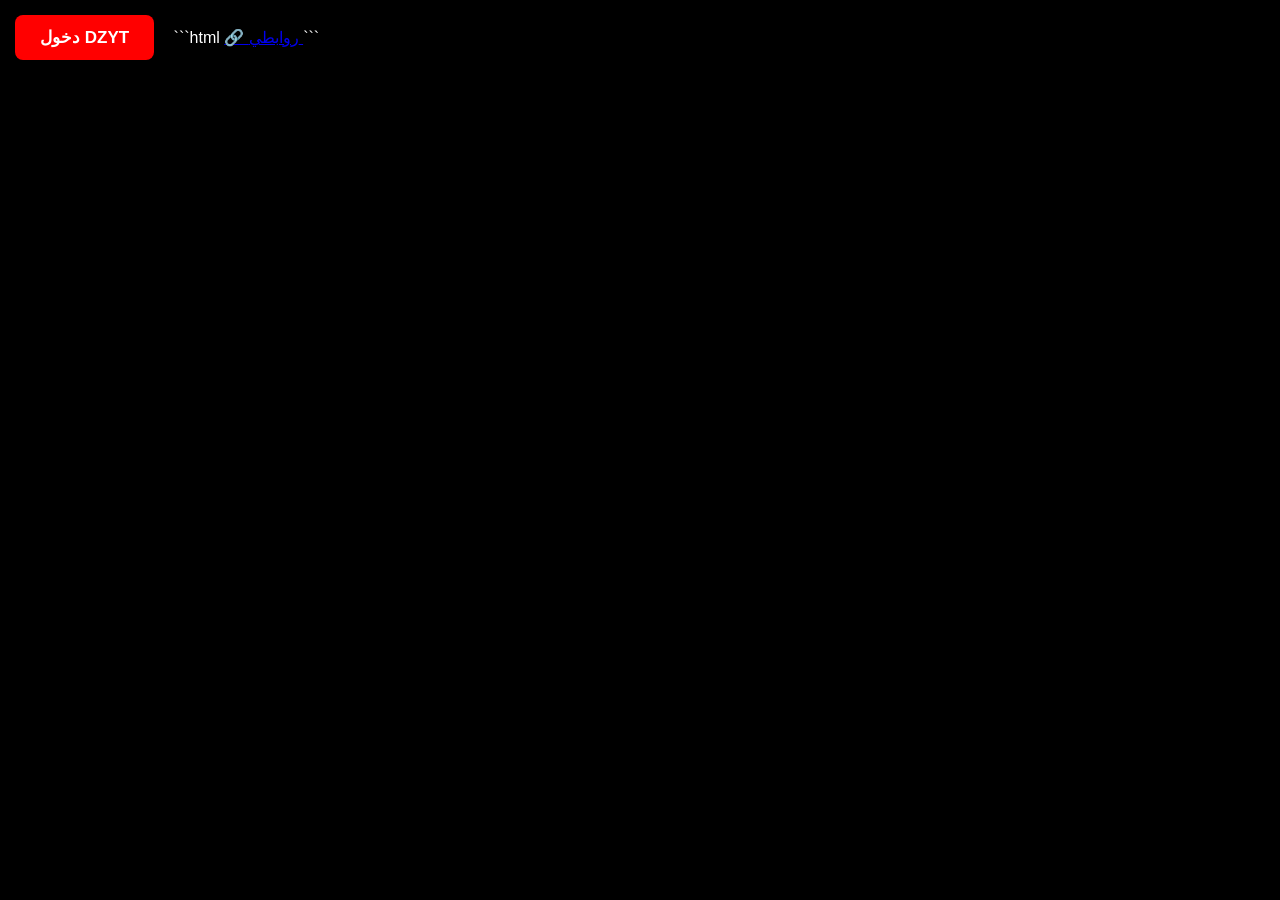
==== index.html @ 910af487 "Add home button link to links.html Added a link to 'links.html' with the class 'home-button'." ====
<!DOCTYPE html>
<html lang="ar">
<head>
    <meta charset="UTF-8">
    <meta name="viewport" content="width=device-width, initial-scale=1.0">
    <title>
      WELECOM TO ZYROTHX  ZYROTHX MC </title>

    <link rel="stylesheet" href="style.css">
</head>
<body>

    <a href="DZYT.html" class="dzyt-button">دخول DZYT</a>

</body>
</html>
    </button>
  </a>

</div>
```html
<a href="links.html" class="home-button">
    🔗 روابطي
</a>
```
---- style.css ----
* {
    margin: 0;
    padding: 0;
    box-sizing: border-box;
    font-family: Arial, sans-serif;
}

body {
    background: #000000;
    color: white;
}

/* الهيدر */
header {
    background: #080808;
    padding: 20px;
    display: flex;
    justify-content: center;
    align-items: center;
    box-shadow: 0 5px 15px rgba(255, 0, 0, 0.15);
}

.logo {
    font-size: 35px;
    font-weight: bold;
    color: #ff0000;
}

/* الأزرار */
button,
.dzyt-button {
    margin: 15px;
    padding: 12px 25px;
    border: none;
    border-radius: 8px;
    background: #ff0000;
    color: white;
    font-size: 17px;
    font-weight: bold;
    cursor: pointer;
    transition: 0.3s;
    text-decoration: none;
    display: inline-block;
}

/* عند تمرير الماوس */
button:hover,
.dzyt-button:hover {
    background: #cc0000;
    transform: scale(1.05);
    box-shadow: 0 0 15px rgba(255, 0, 0, 0.5);
}

/* محتوى الصفحة */
.videos {
    max-width: 1200px;
    margin: auto;
    padding: 40px;
    display: grid;
    grid-template-columns: repeat(auto-fit, minmax(320px, 1fr));
    gap: 30px;
}

/* البطاقات */
.video {
    background: #0d0d0d;
    border: 1px solid #1f1f1f;
    border-radius: 15px;
    overflow: hidden;
    transition: 0.3s;
}

.video:hover {
    transform: translateY(-8px);
    border-color: #ff0000;
    box-shadow: 0 0 20px rgba(255, 0, 0, 0.2);
}

.video img {
    width: 100%;
    display: block;
}

.video h2 {
    padding: 15px;
    font-size: 22px;
}

.video p {
    padding: 0 15px 15px;
    color: #b3b3b3;
}
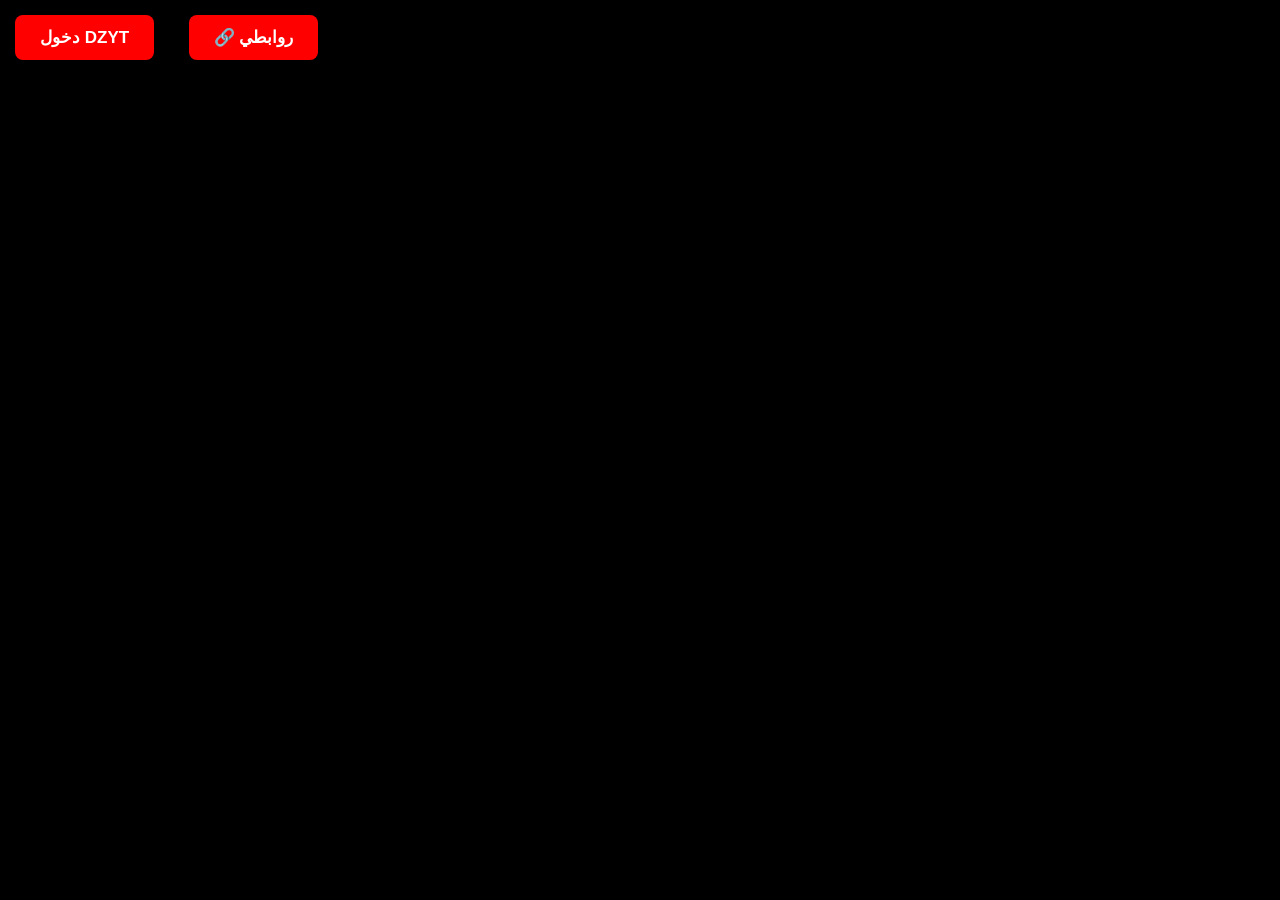
==== commit 4a16e130: "Update index.html" ====
--- a/index.html
+++ b/index.html
@@ -3,23 +3,19 @@
 <head>
     <meta charset="UTF-8">
     <meta name="viewport" content="width=device-width, initial-scale=1.0">
-    <title>
-      WELECOM TO ZYROTHX  ZYROTHX MC </title>
+    <title>WELCOME TO ZYROTHX MC</title>
 
     <link rel="stylesheet" href="style.css">
 </head>
 <body>
 
-    <a href="DZYT.html" class="dzyt-button">دخول DZYT</a>
+    <a href="DZYT.html" class="dzyt-button">
+        دخول DZYT
+    </a>
+
+    <a href="links.html" class="dzyt-button">
+        🔗 روابطي
+    </a>
 
 </body>
 </html>
-    </button>
-  </a>
-
-</div>
-```html
-<a href="links.html" class="home-button">
-    🔗 روابطي
-</a>
-```
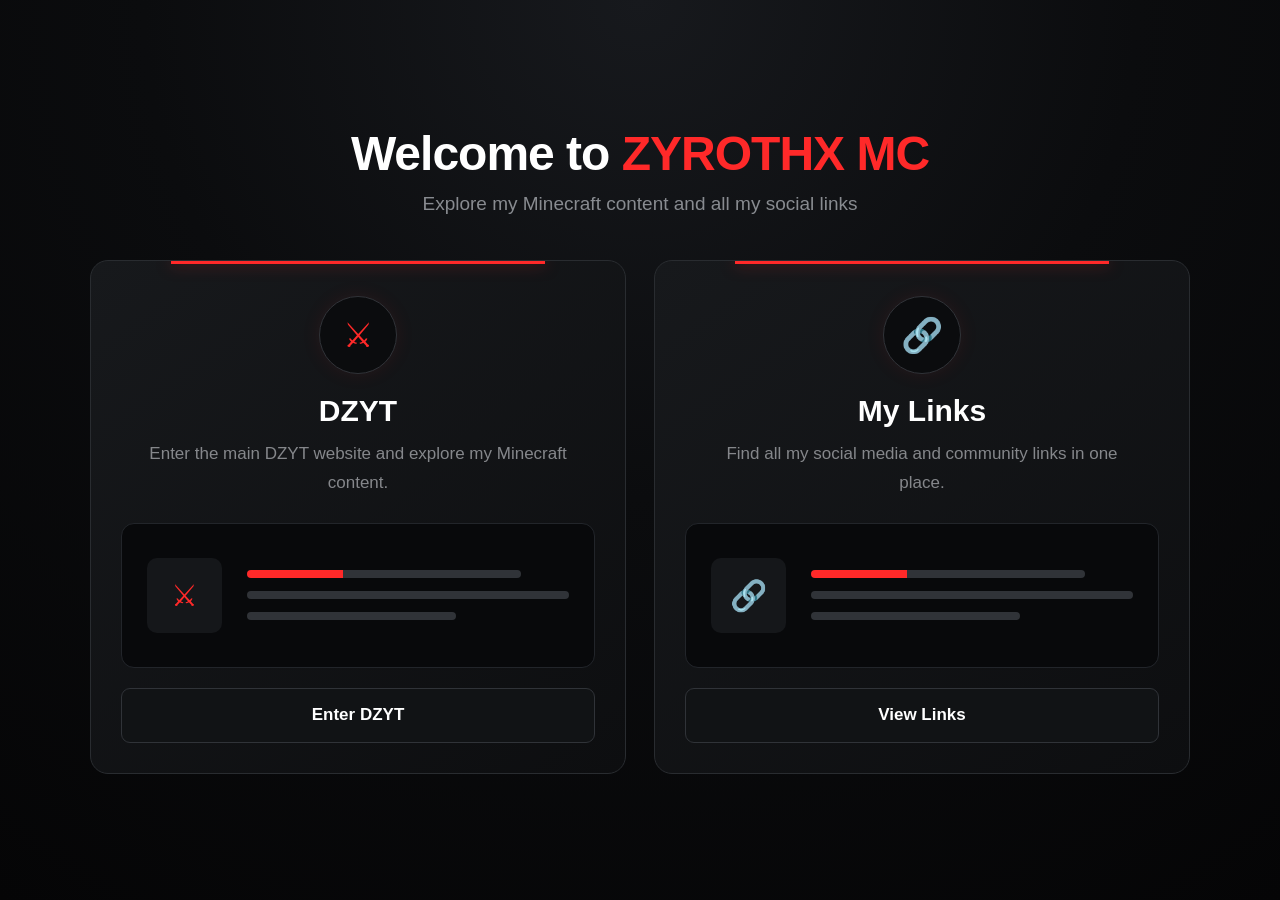
==== commit 8a95c1de: "Revamp index.html with new layout and content Updated the HTML structure and content for the homepag" ====
--- a/index.html
+++ b/index.html
@@ -1,21 +1,103 @@
 <!DOCTYPE html>
-<html lang="ar">
+<html lang="en">
 <head>
     <meta charset="UTF-8">
     <meta name="viewport" content="width=device-width, initial-scale=1.0">
-    <title>WELCOME TO ZYROTHX MC</title>
+
+    <title>ZYROTHX MC</title>
 
     <link rel="stylesheet" href="style.css">
 </head>
+
 <body>
 
-    <a href="DZYT.html" class="dzyt-button">
-        دخول DZYT
-    </a>
+    <main class="container">
 
-    <a href="links.html" class="dzyt-button">
-        🔗 روابطي
-    </a>
+        <h1 class="main-title">
+            Welcome to <span>ZYROTHX MC</span>
+        </h1>
+
+        <p class="subtitle">
+            Explore my Minecraft content and all my social links
+        </p>
+
+
+        <div class="cards">
+
+            <!-- DZYT Card -->
+            <a href="DZYT.html" class="card">
+
+                <div class="icon">
+                    ⚔
+                </div>
+
+                <h2>
+                    DZYT
+                </h2>
+
+                <p>
+                    Enter the main DZYT website and explore my Minecraft content.
+                </p>
+
+                <div class="card-preview">
+
+                    <div class="preview-icon">
+                        ⚔
+                    </div>
+
+                    <div class="preview-lines">
+                        <span></span>
+                        <span></span>
+                        <span></span>
+                    </div>
+
+                </div>
+
+                <div class="card-button">
+                    Enter DZYT
+                </div>
+
+            </a>
+
+
+            <!-- Links Card -->
+            <a href="links.html" class="card">
+
+                <div class="icon">
+                    🔗
+                </div>
+
+                <h2>
+                    My Links
+                </h2>
+
+                <p>
+                    Find all my social media and community links in one place.
+                </p>
+
+                <div class="card-preview">
+
+                    <div class="preview-icon">
+                        🔗
+                    </div>
+
+                    <div class="preview-lines">
+                        <span></span>
+                        <span></span>
+                        <span></span>
+                    </div>
+
+                </div>
+
+                <div class="card-button">
+                    View Links
+                </div>
+
+            </a>
+
+        </div>
+
+    </main>
 
 </body>
 </html>
--- a/style.css
+++ b/style.css
@@ -5,88 +5,354 @@
     font-family: Arial, sans-serif;
 }
 
+
+/* Page */
+
 body {
-    background: #000000;
+    min-height: 100vh;
+
+    background:
+        radial-gradient(
+            circle at top,
+            #17191d 0%,
+            #0b0c0e 45%,
+            #050506 100%
+        );
+
     color: white;
-}
-
-/* الهيدر */
-header {
-    background: #080808;
-    padding: 20px;
+
     display: flex;
     justify-content: center;
     align-items: center;
-    box-shadow: 0 5px 15px rgba(255, 0, 0, 0.15);
-}
-
-.logo {
-    font-size: 35px;
+
+    padding: 50px 25px;
+}
+
+
+/* Main Container */
+
+.container {
+    width: 100%;
+    max-width: 1100px;
+
+    text-align: center;
+}
+
+
+/* Main Title */
+
+.main-title {
+    font-size: 48px;
+    font-weight: 800;
+
+    margin-bottom: 12px;
+
+    letter-spacing: -1px;
+}
+
+.main-title span {
+    color: #ff2929;
+}
+
+
+/* Subtitle */
+
+.subtitle {
+    color: #888b90;
+
+    font-size: 19px;
+
+    margin-bottom: 45px;
+}
+
+
+/* Cards Container */
+
+.cards {
+    display: grid;
+
+    grid-template-columns: repeat(2, 1fr);
+
+    gap: 28px;
+
+    width: 100%;
+}
+
+
+/* Card */
+
+.card {
+    position: relative;
+
+    min-height: 500px;
+
+    padding: 30px;
+
+    background:
+        linear-gradient(
+            145deg,
+            #17191c,
+            #0d0e10
+        );
+
+    border: 1px solid #292c30;
+
+    border-radius: 18px;
+
+    text-decoration: none;
+
+    color: white;
+
+    display: flex;
+    flex-direction: column;
+    align-items: center;
+
+    overflow: hidden;
+
+    transition:
+        transform 0.3s ease,
+        border-color 0.3s ease,
+        box-shadow 0.3s ease;
+}
+
+
+/* Red top line */
+
+.card::before {
+    content: "";
+
+    position: absolute;
+
+    top: 0;
+    left: 15%;
+
+    width: 70%;
+    height: 3px;
+
+    background: #ff2929;
+
+    box-shadow:
+        0 0 15px rgba(255, 41, 41, 0.5);
+}
+
+
+/* Card Hover */
+
+.card:hover {
+    transform: translateY(-8px);
+
+    border-color: #3a3d42;
+
+    box-shadow:
+        0 20px 50px rgba(0, 0, 0, 0.6),
+        0 0 25px rgba(255, 41, 41, 0.08);
+}
+
+
+/* Icon */
+
+.icon {
+    width: 78px;
+    height: 78px;
+
+    margin-top: 5px;
+    margin-bottom: 20px;
+
+    display: flex;
+    justify-content: center;
+    align-items: center;
+
+    border-radius: 50%;
+
+    background: #0b0c0e;
+
+    border: 1px solid #303338;
+
+    color: #ff2929;
+
+    font-size: 34px;
+
+    box-shadow:
+        0 0 20px rgba(255, 41, 41, 0.08);
+}
+
+
+/* Card Title */
+
+.card h2 {
+    font-size: 30px;
+
+    margin-bottom: 12px;
+}
+
+
+/* Card Description */
+
+.card p {
+    max-width: 420px;
+
+    color: #85878b;
+
+    font-size: 17px;
+
+    line-height: 1.7;
+
+    margin-bottom: 25px;
+}
+
+
+/* Preview Box */
+
+.card-preview {
+    width: 100%;
+
+    height: 145px;
+
+    padding: 25px;
+
+    margin-top: auto;
+    margin-bottom: 20px;
+
+    background: #08090b;
+
+    border: 1px solid #22252a;
+
+    border-radius: 13px;
+
+    display: flex;
+    align-items: center;
+
+    gap: 25px;
+}
+
+
+/* Preview Icon */
+
+.preview-icon {
+    width: 75px;
+    height: 75px;
+
+    flex-shrink: 0;
+
+    display: flex;
+    justify-content: center;
+    align-items: center;
+
+    border-radius: 10px;
+
+    background: #15171a;
+
+    color: #ff2929;
+
+    font-size: 30px;
+}
+
+
+/* Preview Lines */
+
+.preview-lines {
+    width: 100%;
+
+    display: flex;
+    flex-direction: column;
+
+    gap: 13px;
+}
+
+.preview-lines span {
+    display: block;
+
+    height: 8px;
+
+    border-radius: 10px;
+
+    background: #303338;
+}
+
+.preview-lines span:first-child {
+    width: 85%;
+
+    background: linear-gradient(
+        to right,
+        #ff2929 35%,
+        #303338 35%
+    );
+}
+
+.preview-lines span:nth-child(2) {
+    width: 100%;
+}
+
+.preview-lines span:nth-child(3) {
+    width: 65%;
+}
+
+
+/* Card Button */
+
+.card-button {
+    width: 100%;
+
+    height: 55px;
+
+    display: flex;
+    justify-content: center;
+    align-items: center;
+
+    border-radius: 9px;
+
+    background: #111315;
+
+    border: 1px solid #303338;
+
+    color: white;
+
+    font-size: 17px;
+
     font-weight: bold;
-    color: #ff0000;
-}
-
-/* الأزرار */
-button,
-.dzyt-button {
-    margin: 15px;
-    padding: 12px 25px;
-    border: none;
-    border-radius: 8px;
-    background: #ff0000;
-    color: white;
-    font-size: 17px;
-    font-weight: bold;
-    cursor: pointer;
-    transition: 0.3s;
-    text-decoration: none;
-    display: inline-block;
-}
-
-/* عند تمرير الماوس */
-button:hover,
-.dzyt-button:hover {
-    background: #cc0000;
-    transform: scale(1.05);
-    box-shadow: 0 0 15px rgba(255, 0, 0, 0.5);
-}
-
-/* محتوى الصفحة */
-.videos {
-    max-width: 1200px;
-    margin: auto;
-    padding: 40px;
-    display: grid;
-    grid-template-columns: repeat(auto-fit, minmax(320px, 1fr));
-    gap: 30px;
-}
-
-/* البطاقات */
-.video {
-    background: #0d0d0d;
-    border: 1px solid #1f1f1f;
-    border-radius: 15px;
-    overflow: hidden;
-    transition: 0.3s;
-}
-
-.video:hover {
-    transform: translateY(-8px);
-    border-color: #ff0000;
-    box-shadow: 0 0 20px rgba(255, 0, 0, 0.2);
-}
-
-.video img {
-    width: 100%;
-    display: block;
-}
-
-.video h2 {
-    padding: 15px;
-    font-size: 22px;
-}
-
-.video p {
-    padding: 0 15px 15px;
-    color: #b3b3b3;
-}
+
+    transition: 0.3s ease;
+}
+
+
+/* Button Hover */
+
+.card:hover .card-button {
+    background: #ff2929;
+
+    border-color: #ff2929;
+
+    box-shadow:
+        0 0 20px rgba(255, 41, 41, 0.25);
+}
+
+
+/* Mobile */
+
+@media (max-width: 750px) {
+
+    body {
+        padding: 35px 18px;
+    }
+
+    .main-title {
+        font-size: 34px;
+    }
+
+    .subtitle {
+        font-size: 16px;
+
+        margin-bottom: 30px;
+    }
+
+    .cards {
+        grid-template-columns: 1fr;
+
+        gap: 20px;
+    }
+
+    .card {
+        min-height: 450px;
+    }
+
+}
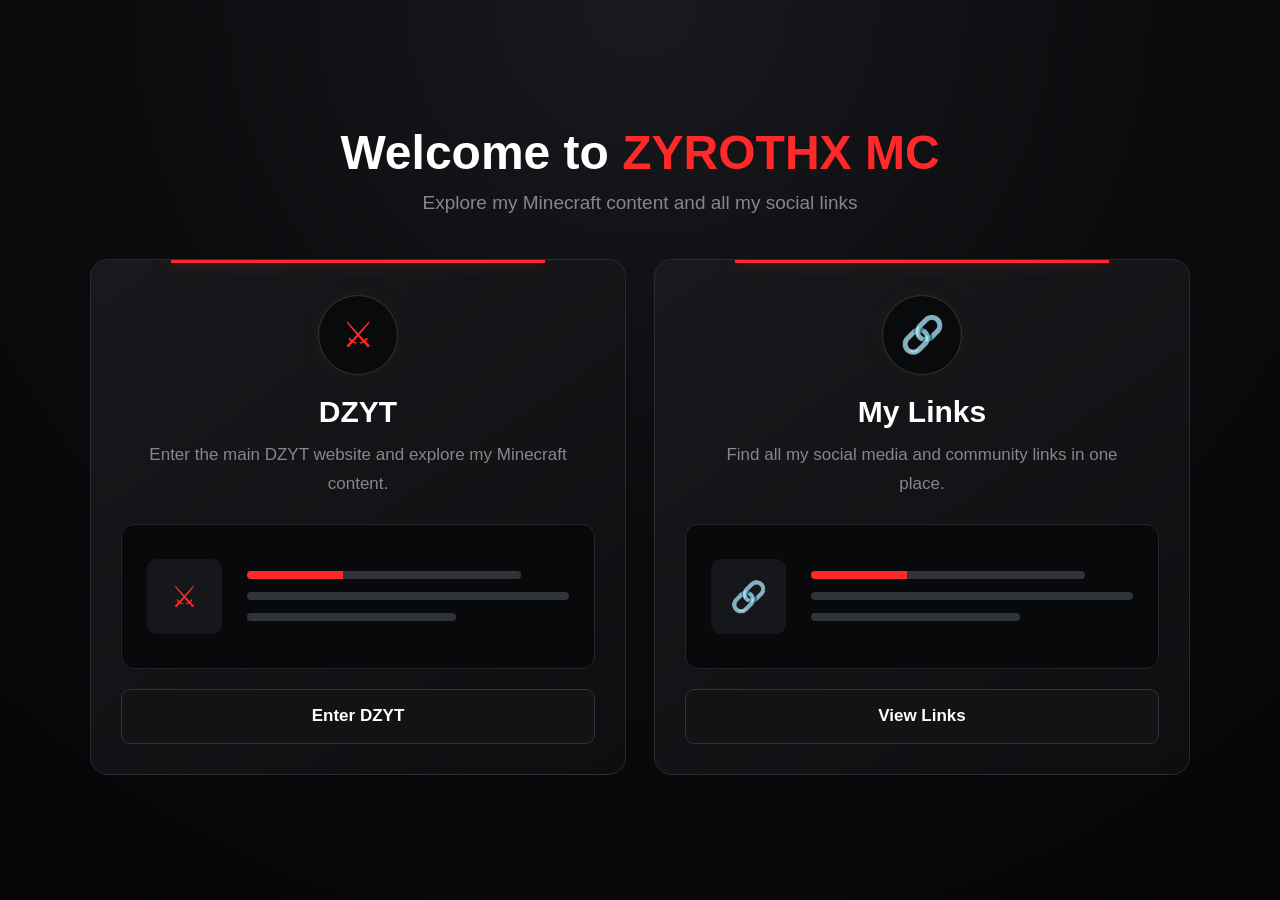
==== commit 943f8166: "Update index.html" ====
--- a/index.html
+++ b/index.html
@@ -6,7 +6,302 @@
 
     <title>ZYROTHX MC</title>
 
-    <link rel="stylesheet" href="style.css">
+    <style>
+
+        * {
+            margin: 0;
+            padding: 0;
+            box-sizing: border-box;
+            font-family: Arial, sans-serif;
+        }
+
+        body {
+            min-height: 100vh;
+
+            background:
+                radial-gradient(
+                    circle at top,
+                    #181a1e 0%,
+                    #0b0c0e 45%,
+                    #050506 100%
+                );
+
+            color: white;
+
+            display: flex;
+            justify-content: center;
+            align-items: center;
+
+            padding: 50px 25px;
+        }
+
+        .container {
+            width: 100%;
+            max-width: 1100px;
+
+            text-align: center;
+        }
+
+        .main-title {
+            font-size: 48px;
+            font-weight: 800;
+
+            margin-bottom: 12px;
+        }
+
+        .main-title span {
+            color: #ff2929;
+        }
+
+        .subtitle {
+            color: #85878b;
+
+            font-size: 19px;
+
+            margin-bottom: 45px;
+        }
+
+        .cards {
+            display: grid;
+
+            grid-template-columns: repeat(2, 1fr);
+
+            gap: 28px;
+        }
+
+        .card {
+            position: relative;
+
+            min-height: 500px;
+
+            padding: 30px;
+
+            background:
+                linear-gradient(
+                    145deg,
+                    #17191c,
+                    #0d0e10
+                );
+
+            border: 1px solid #292c30;
+
+            border-radius: 18px;
+
+            color: white;
+
+            text-decoration: none;
+
+            display: flex;
+            flex-direction: column;
+            align-items: center;
+
+            overflow: hidden;
+
+            transition: 0.3s ease;
+        }
+
+        .card::before {
+            content: "";
+
+            position: absolute;
+
+            top: 0;
+            left: 15%;
+
+            width: 70%;
+            height: 3px;
+
+            background: #ff2929;
+
+            box-shadow:
+                0 0 15px rgba(255, 41, 41, 0.5);
+        }
+
+        .card:hover {
+            transform: translateY(-8px);
+
+            border-color: #ff2929;
+
+            box-shadow:
+                0 20px 50px rgba(0, 0, 0, 0.6),
+                0 0 25px rgba(255, 41, 41, 0.12);
+        }
+
+        .icon {
+            width: 80px;
+            height: 80px;
+
+            margin-top: 5px;
+            margin-bottom: 20px;
+
+            display: flex;
+            justify-content: center;
+            align-items: center;
+
+            border-radius: 50%;
+
+            background: #090a0c;
+
+            border: 1px solid #303338;
+
+            color: #ff2929;
+
+            font-size: 36px;
+
+            box-shadow:
+                0 0 20px rgba(255, 41, 41, 0.08);
+        }
+
+        .card h2 {
+            font-size: 30px;
+
+            margin-bottom: 12px;
+        }
+
+        .card p {
+            max-width: 420px;
+
+            color: #85878b;
+
+            font-size: 17px;
+
+            line-height: 1.7;
+
+            margin-bottom: 25px;
+        }
+
+        .card-preview {
+            width: 100%;
+            height: 145px;
+
+            padding: 25px;
+
+            margin-top: auto;
+            margin-bottom: 20px;
+
+            background: #08090b;
+
+            border: 1px solid #22252a;
+
+            border-radius: 13px;
+
+            display: flex;
+            align-items: center;
+
+            gap: 25px;
+        }
+
+        .preview-icon {
+            width: 75px;
+            height: 75px;
+
+            flex-shrink: 0;
+
+            display: flex;
+            justify-content: center;
+            align-items: center;
+
+            border-radius: 10px;
+
+            background: #15171a;
+
+            color: #ff2929;
+
+            font-size: 30px;
+        }
+
+        .preview-lines {
+            width: 100%;
+
+            display: flex;
+            flex-direction: column;
+
+            gap: 13px;
+        }
+
+        .preview-lines span {
+            display: block;
+
+            height: 8px;
+
+            border-radius: 10px;
+
+            background: #303338;
+        }
+
+        .preview-lines span:first-child {
+            width: 85%;
+
+            background: linear-gradient(
+                to right,
+                #ff2929 35%,
+                #303338 35%
+            );
+        }
+
+        .preview-lines span:nth-child(2) {
+            width: 100%;
+        }
+
+        .preview-lines span:nth-child(3) {
+            width: 65%;
+        }
+
+        .card-button {
+            width: 100%;
+            height: 55px;
+
+            display: flex;
+            justify-content: center;
+            align-items: center;
+
+            border-radius: 9px;
+
+            background: #111315;
+
+            border: 1px solid #303338;
+
+            color: white;
+
+            font-size: 17px;
+            font-weight: bold;
+
+            transition: 0.3s ease;
+        }
+
+        .card:hover .card-button {
+            background: #ff2929;
+
+            border-color: #ff2929;
+
+            box-shadow:
+                0 0 20px rgba(255, 41, 41, 0.25);
+        }
+
+        @media (max-width: 750px) {
+
+            body {
+                padding: 35px 18px;
+            }
+
+            .main-title {
+                font-size: 34px;
+            }
+
+            .subtitle {
+                font-size: 16px;
+            }
+
+            .cards {
+                grid-template-columns: 1fr;
+            }
+
+            .card {
+                min-height: 450px;
+            }
+        }
+
+    </style>
 </head>
 
 <body>
@@ -21,10 +316,8 @@
             Explore my Minecraft content and all my social links
         </p>
 
-
         <div class="cards">
 
-            <!-- DZYT Card -->
             <a href="DZYT.html" class="card">
 
                 <div class="icon">
@@ -60,7 +353,6 @@
             </a>
 
 
-            <!-- Links Card -->
             <a href="links.html" class="card">
 
                 <div class="icon">
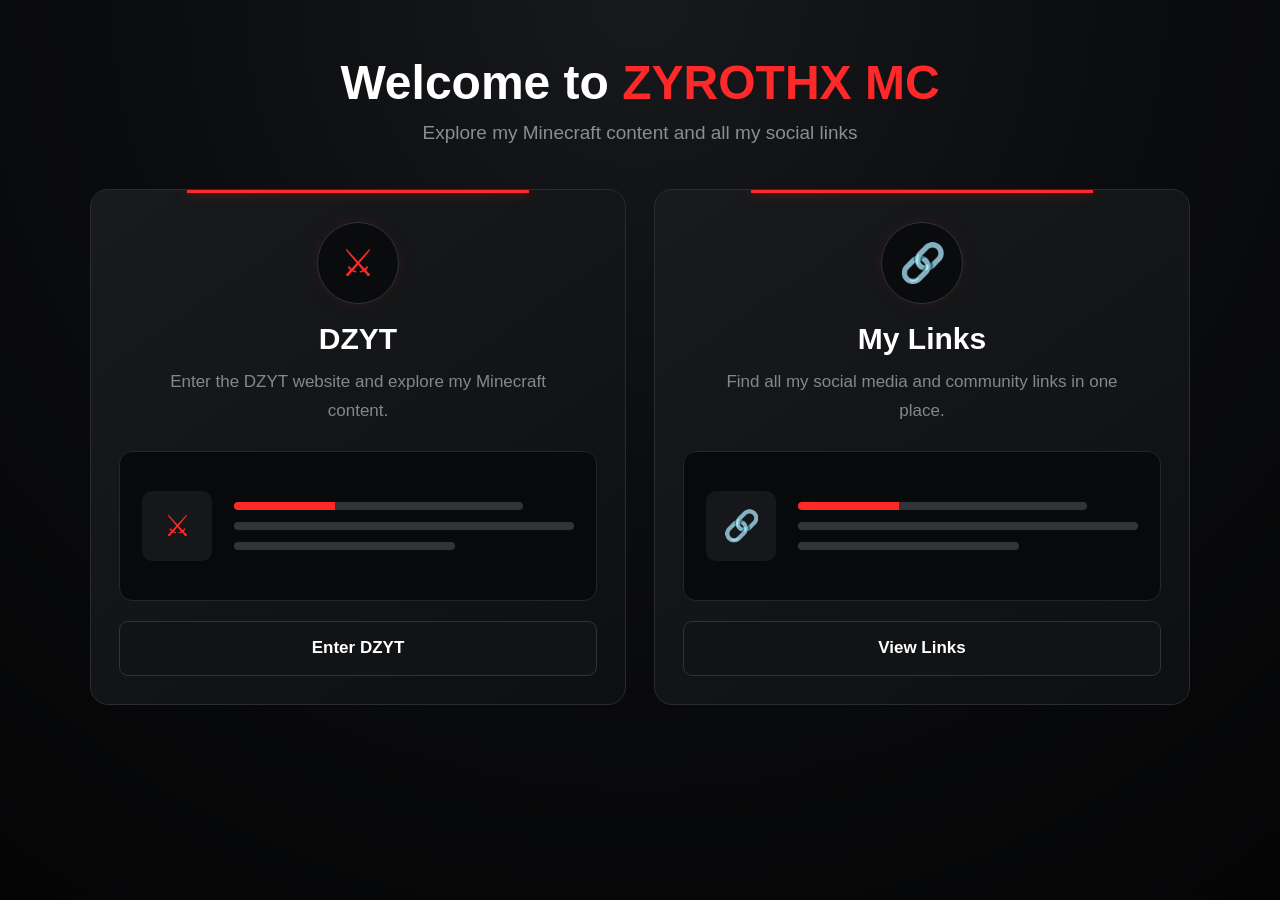
==== commit 384f335c: "Update index.html" ====
--- a/index.html
+++ b/index.html
@@ -17,55 +17,51 @@
 
         body {
             min-height: 100vh;
-
             background:
                 radial-gradient(
                     circle at top,
-                    #181a1e 0%,
+                    #17191c 0%,
                     #0b0c0e 45%,
                     #050506 100%
                 );
 
             color: white;
-
-            display: flex;
-            justify-content: center;
-            align-items: center;
-
-            padding: 50px 25px;
+            padding: 55px 30px;
         }
 
         .container {
             width: 100%;
             max-width: 1100px;
-
+            margin: auto;
+        }
+
+        /* Header */
+
+        .header {
             text-align: center;
-        }
-
-        .main-title {
+            margin-bottom: 45px;
+        }
+
+        .header h1 {
             font-size: 48px;
             font-weight: 800;
-
             margin-bottom: 12px;
         }
 
-        .main-title span {
+        .header h1 span {
             color: #ff2929;
         }
 
-        .subtitle {
-            color: #85878b;
-
+        .header p {
+            color: #8b8d91;
             font-size: 19px;
-
-            margin-bottom: 45px;
-        }
+        }
+
+        /* Cards */
 
         .cards {
             display: grid;
-
             grid-template-columns: repeat(2, 1fr);
-
             gap: 28px;
         }
 
@@ -74,31 +70,31 @@
 
             min-height: 500px;
 
-            padding: 30px;
+            padding: 28px;
 
             background:
                 linear-gradient(
                     145deg,
-                    #17191c,
-                    #0d0e10
+                    #181a1d,
+                    #0d0f11
                 );
 
             border: 1px solid #292c30;
-
             border-radius: 18px;
 
+            text-decoration: none;
             color: white;
 
-            text-decoration: none;
+            overflow: hidden;
 
             display: flex;
             flex-direction: column;
             align-items: center;
 
-            overflow: hidden;
-
             transition: 0.3s ease;
         }
+
+        /* Top red line */
 
         .card::before {
             content: "";
@@ -106,33 +102,37 @@
             position: absolute;
 
             top: 0;
-            left: 15%;
-
-            width: 70%;
+            left: 18%;
+
+            width: 64%;
             height: 3px;
 
             background: #ff2929;
 
             box-shadow:
-                0 0 15px rgba(255, 41, 41, 0.5);
-        }
+                0 0 12px rgba(255, 41, 41, 0.5);
+        }
+
+        /* Hover */
 
         .card:hover {
-            transform: translateY(-8px);
-
-            border-color: #ff2929;
+            transform: translateY(-7px);
+
+            border-color: #3a3d42;
 
             box-shadow:
-                0 20px 50px rgba(0, 0, 0, 0.6),
-                0 0 25px rgba(255, 41, 41, 0.12);
-        }
+                0 20px 45px rgba(0, 0, 0, 0.65),
+                0 0 25px rgba(255, 41, 41, 0.08);
+        }
+
+        /* Icon */
 
         .icon {
-            width: 80px;
-            height: 80px;
-
-            margin-top: 5px;
-            margin-bottom: 20px;
+            width: 82px;
+            height: 82px;
+
+            margin-top: 4px;
+            margin-bottom: 18px;
 
             display: flex;
             justify-content: center;
@@ -140,60 +140,69 @@
 
             border-radius: 50%;
 
-            background: #090a0c;
+            background: #0a0b0d;
 
             border: 1px solid #303338;
 
             color: #ff2929;
 
-            font-size: 36px;
+            font-size: 38px;
 
             box-shadow:
                 0 0 20px rgba(255, 41, 41, 0.08);
         }
 
+        /* Title */
+
         .card h2 {
             font-size: 30px;
-
             margin-bottom: 12px;
         }
 
+        /* Description */
+
         .card p {
-            max-width: 420px;
-
             color: #85878b;
 
             font-size: 17px;
 
             line-height: 1.7;
 
+            text-align: center;
+
+            max-width: 430px;
+
             margin-bottom: 25px;
         }
+
+        /* Preview */
 
         .card-preview {
             width: 100%;
-            height: 145px;
-
-            padding: 25px;
+            height: 150px;
+
+            padding: 22px;
 
             margin-top: auto;
             margin-bottom: 20px;
 
             background: #08090b;
 
-            border: 1px solid #22252a;
+            border: 1px solid #23262a;
 
             border-radius: 13px;
 
             display: flex;
             align-items: center;
 
-            gap: 25px;
-        }
+            gap: 22px;
+        }
+
+        /* Preview Icon */
 
         .preview-icon {
-            width: 75px;
-            height: 75px;
+            width: 70px;
+            height: 70px;
 
             flex-shrink: 0;
 
@@ -210,13 +219,15 @@
             font-size: 30px;
         }
 
+        /* Preview Lines */
+
         .preview-lines {
             width: 100%;
 
             display: flex;
             flex-direction: column;
 
-            gap: 13px;
+            gap: 12px;
         }
 
         .preview-lines span {
@@ -229,14 +240,15 @@
             background: #303338;
         }
 
-        .preview-lines span:first-child {
+        .preview-lines span:nth-child(1) {
             width: 85%;
 
-            background: linear-gradient(
-                to right,
-                #ff2929 35%,
-                #303338 35%
-            );
+            background:
+                linear-gradient(
+                    to right,
+                    #ff2929 35%,
+                    #303338 35%
+                );
         }
 
         .preview-lines span:nth-child(2) {
@@ -246,6 +258,8 @@
         .preview-lines span:nth-child(3) {
             width: 65%;
         }
+
+        /* Button */
 
         .card-button {
             width: 100%;
@@ -255,11 +269,11 @@
             justify-content: center;
             align-items: center;
 
+            background: #111315;
+
+            border: 1px solid #303338;
+
             border-radius: 9px;
-
-            background: #111315;
-
-            border: 1px solid #303338;
 
             color: white;
 
@@ -271,12 +285,13 @@
 
         .card:hover .card-button {
             background: #ff2929;
-
             border-color: #ff2929;
 
             box-shadow:
                 0 0 20px rgba(255, 41, 41, 0.25);
         }
+
+        /* Mobile */
 
         @media (max-width: 750px) {
 
@@ -284,11 +299,11 @@
                 padding: 35px 18px;
             }
 
-            .main-title {
+            .header h1 {
                 font-size: 34px;
             }
 
-            .subtitle {
+            .header p {
                 font-size: 16px;
             }
 
@@ -308,15 +323,23 @@
 
     <main class="container">
 
-        <h1 class="main-title">
-            Welcome to <span>ZYROTHX MC</span>
-        </h1>
-
-        <p class="subtitle">
-            Explore my Minecraft content and all my social links
-        </p>
+        <header class="header">
+
+            <h1>
+                Welcome to <span>ZYROTHX MC</span>
+            </h1>
+
+            <p>
+                Explore my Minecraft content and all my social links
+            </p>
+
+        </header>
+
 
         <div class="cards">
+
+
+            <!-- DZYT -->
 
             <a href="DZYT.html" class="card">
 
@@ -329,8 +352,9 @@
                 </h2>
 
                 <p>
-                    Enter the main DZYT website and explore my Minecraft content.
+                    Enter the DZYT website and explore my Minecraft content.
                 </p>
+
 
                 <div class="card-preview">
 
@@ -346,12 +370,16 @@
 
                 </div>
 
+
                 <div class="card-button">
                     Enter DZYT
                 </div>
 
             </a>
 
+
+
+            <!-- Links -->
 
             <a href="links.html" class="card">
 
@@ -367,6 +395,7 @@
                     Find all my social media and community links in one place.
                 </p>
 
+
                 <div class="card-preview">
 
                     <div class="preview-icon">
@@ -381,12 +410,14 @@
 
                 </div>
 
+
                 <div class="card-button">
                     View Links
                 </div>
 
             </a>
 
+
         </div>
 
     </main>
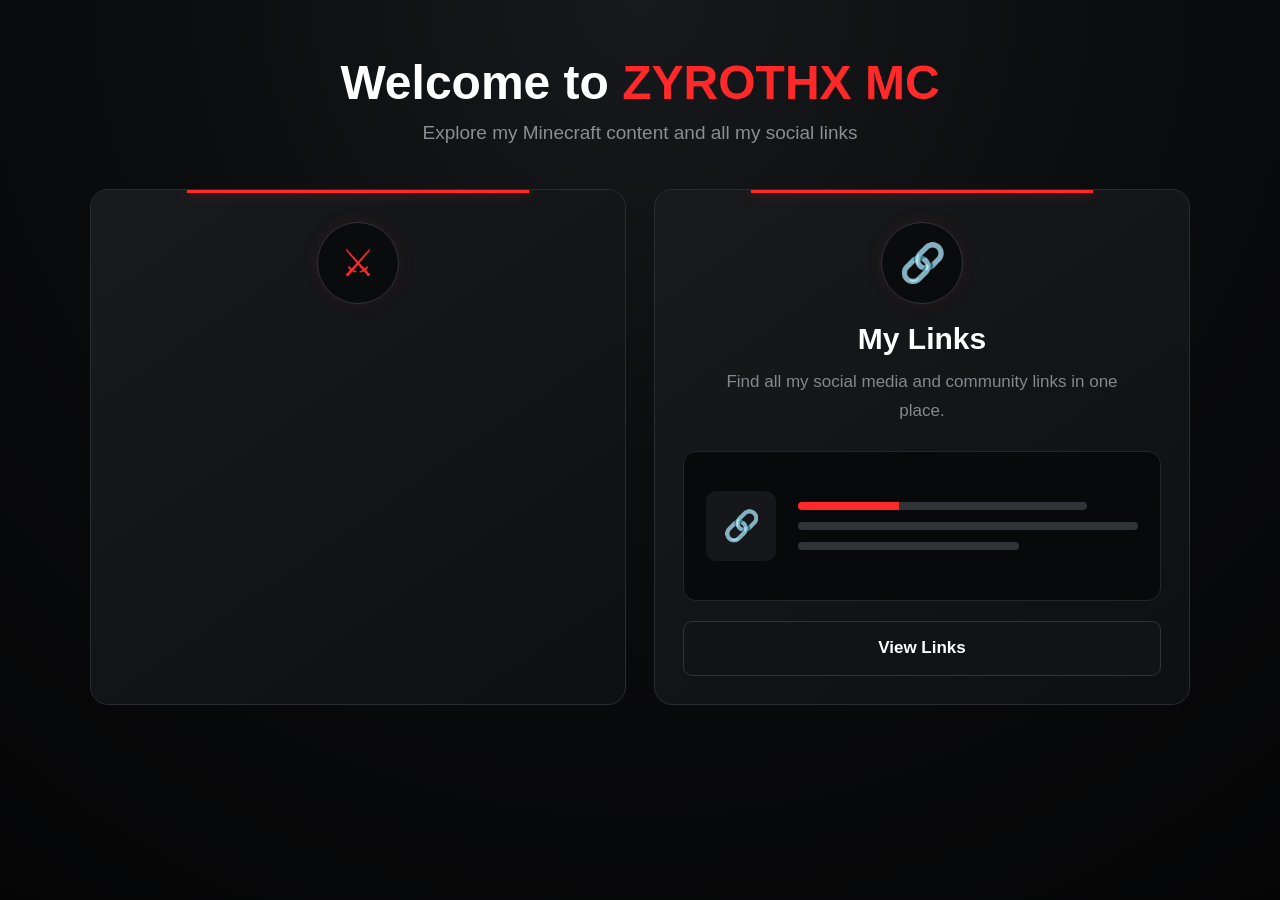
==== commit e5780e77: "Update index.html" ====
--- a/index.html
+++ b/index.html
@@ -347,19 +347,29 @@
                     ⚔
                 </div>
 
+
+
+            <!-- Links -->
+
+            <a href="links.html" class="card">
+
+                <div class="icon">
+                    🔗
+                </div>
+
                 <h2>
-                    DZYT
+                    My Links
                 </h2>
 
                 <p>
-                    Enter the DZYT website and explore my Minecraft content.
+                    Find all my social media and community links in one place.
                 </p>
 
 
                 <div class="card-preview">
 
                     <div class="preview-icon">
-                        ⚔
+                        🔗
                     </div>
 
                     <div class="preview-lines">
@@ -372,46 +382,6 @@
 
 
                 <div class="card-button">
-                    Enter DZYT
-                </div>
-
-            </a>
-
-
-
-            <!-- Links -->
-
-            <a href="links.html" class="card">
-
-                <div class="icon">
-                    🔗
-                </div>
-
-                <h2>
-                    My Links
-                </h2>
-
-                <p>
-                    Find all my social media and community links in one place.
-                </p>
-
-
-                <div class="card-preview">
-
-                    <div class="preview-icon">
-                        🔗
-                    </div>
-
-                    <div class="preview-lines">
-                        <span></span>
-                        <span></span>
-                        <span></span>
-                    </div>
-
-                </div>
-
-
-                <div class="card-button">
                     View Links
                 </div>
 
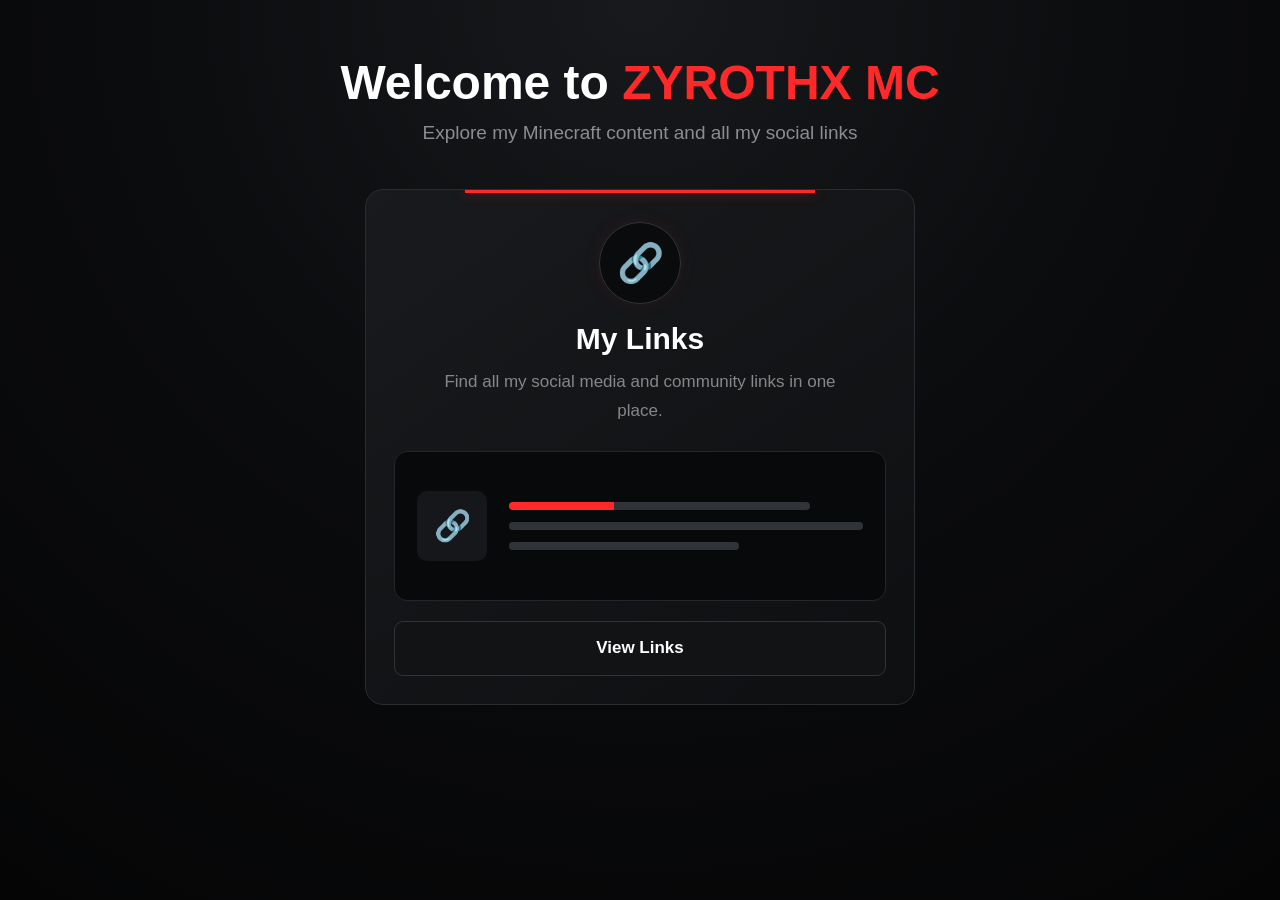
==== commit 9004ef24: "Update index.html" ====
--- a/index.html
+++ b/index.html
@@ -17,6 +17,7 @@
 
         body {
             min-height: 100vh;
+
             background:
                 radial-gradient(
                     circle at top,
@@ -60,13 +61,16 @@
         /* Cards */
 
         .cards {
-            display: grid;
-            grid-template-columns: repeat(2, 1fr);
+            display: flex;
+            justify-content: center;
             gap: 28px;
         }
 
         .card {
             position: relative;
+
+            width: 100%;
+            max-width: 550px;
 
             min-height: 500px;
 
@@ -308,11 +312,13 @@
             }
 
             .cards {
-                grid-template-columns: 1fr;
+                display: flex;
+                justify-content: center;
             }
 
             .card {
                 min-height: 450px;
+                max-width: 550px;
             }
         }
 
@@ -335,19 +341,7 @@
 
         </header>
 
-
         <div class="cards">
-
-
-            <!-- DZYT -->
-
-            <a href="DZYT.html" class="card">
-
-                <div class="icon">
-                    ⚔
-                </div>
-
-
 
             <!-- Links -->
 
@@ -364,7 +358,6 @@
                 <p>
                     Find all my social media and community links in one place.
                 </p>
-
 
                 <div class="card-preview">
 
@@ -380,14 +373,12 @@
 
                 </div>
 
-
                 <div class="card-button">
                     View Links
                 </div>
 
             </a>
 
-
         </div>
 
     </main>
